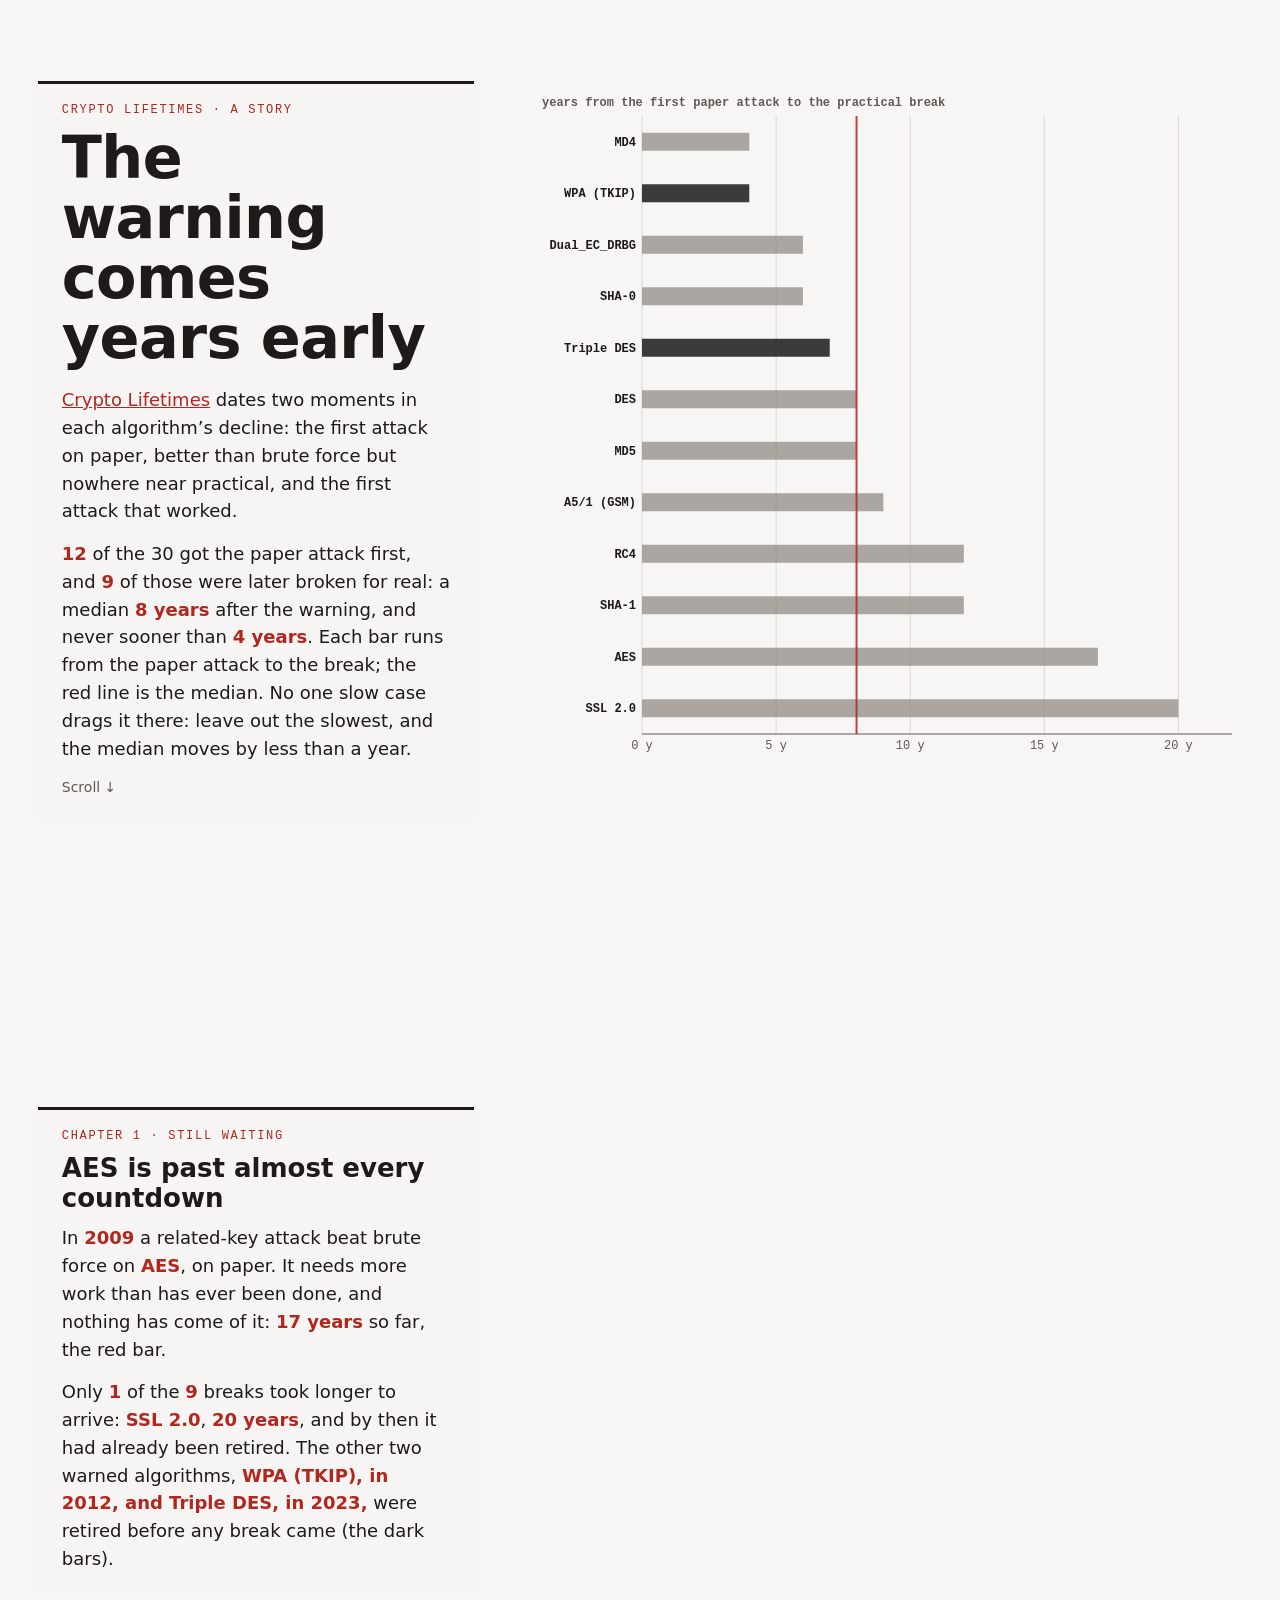
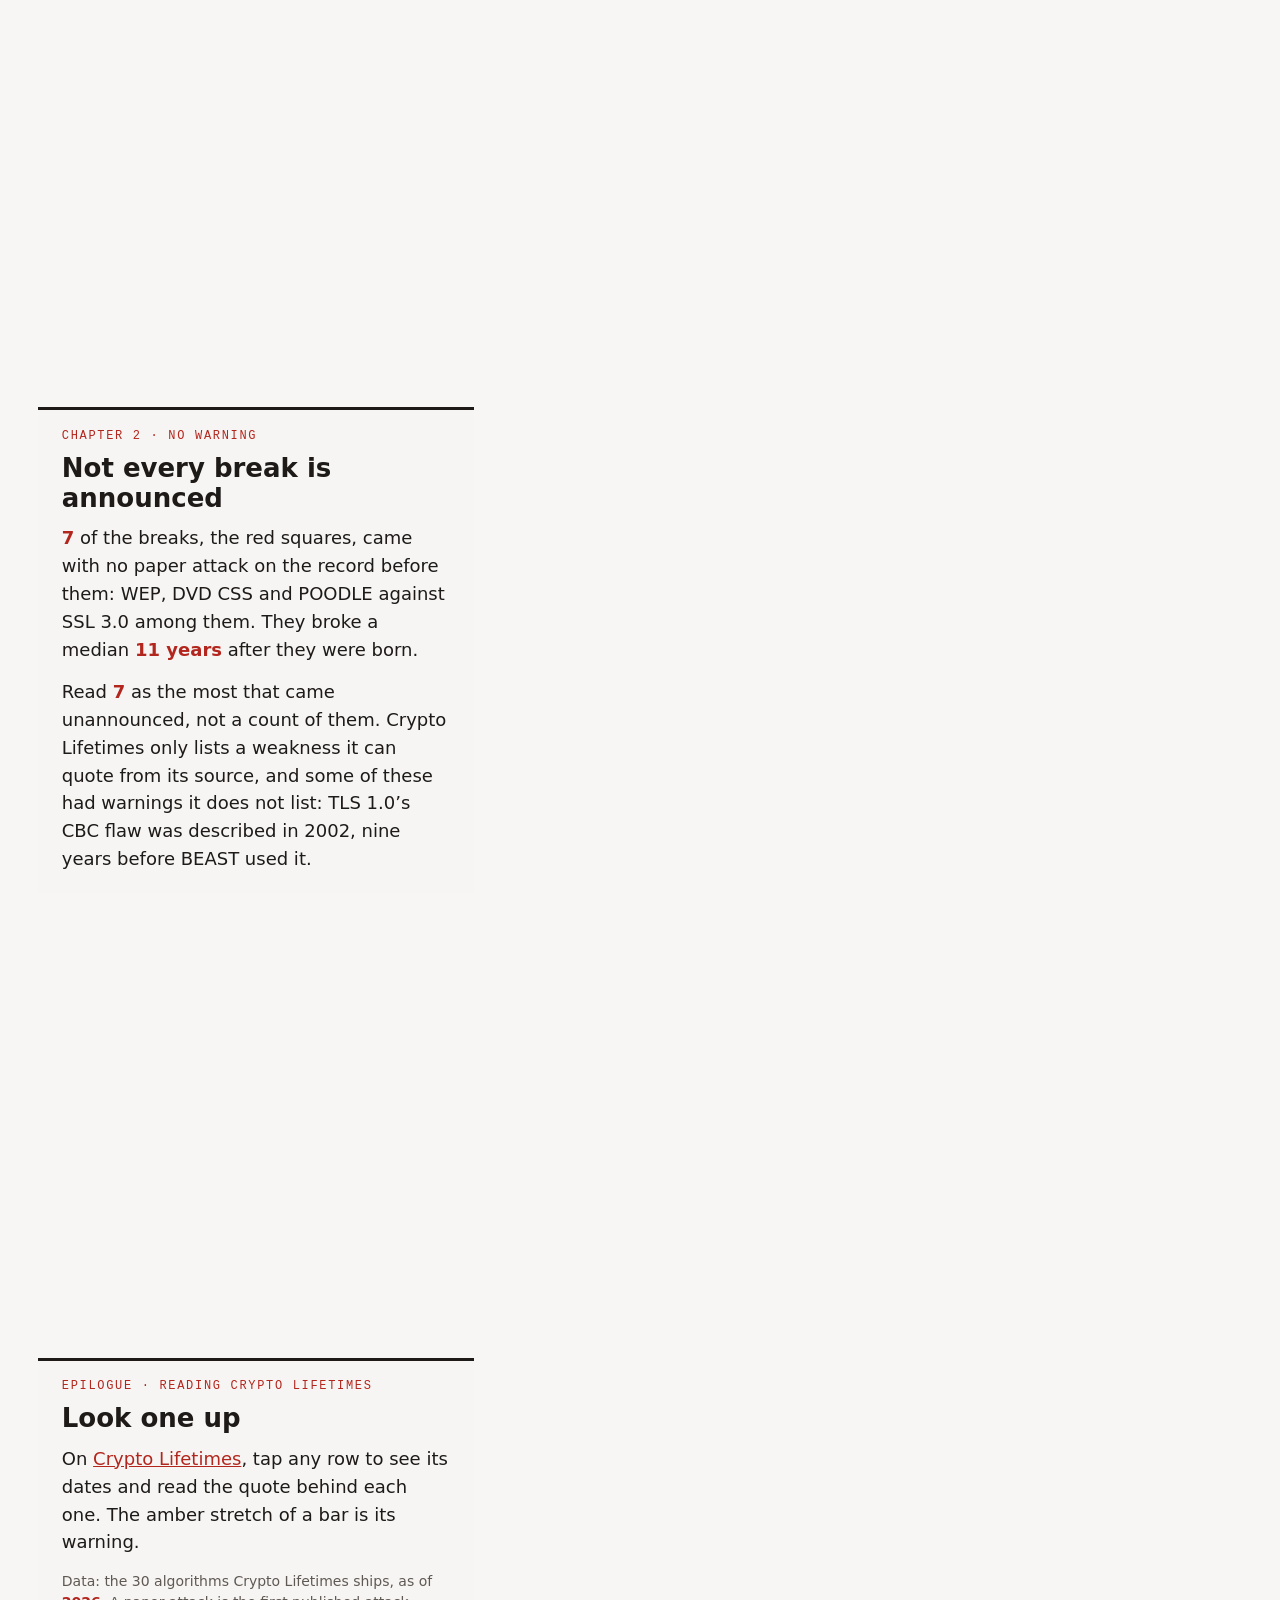
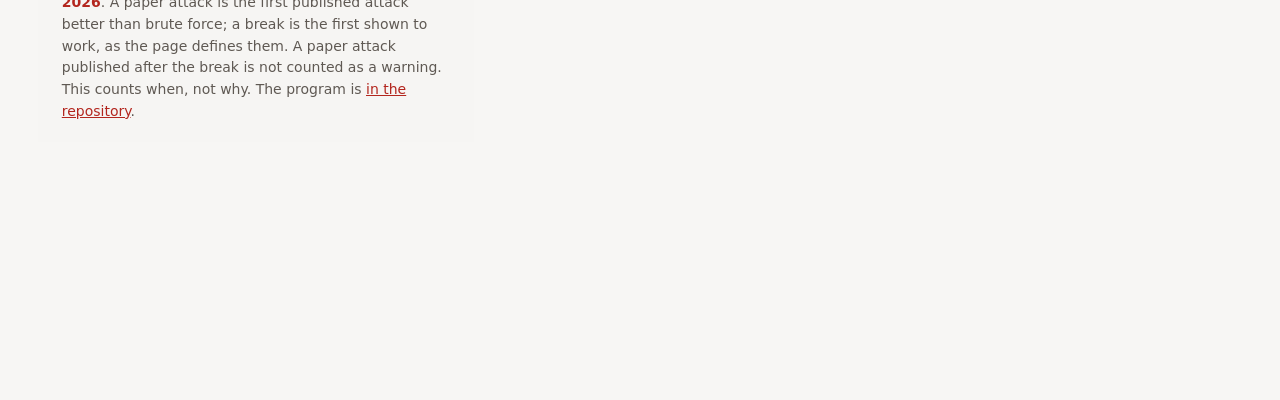
==== story/index.html @ 328505d9 "Update Crypto Lifetimes 2026-11-16 🤖 Generated with [Claude Code](https://claude.com/claude-code)" ====
<!doctype html>
<html lang="en">
<head>
<meta charset="utf-8">
<meta name="viewport" content="width=device-width, initial-scale=1">
<title>The warning comes years early · Crypto Lifetimes, a story</title>
<meta name="description" content="A story from Crypto Lifetimes: 12 of 30 ciphers, hashes and protocols were first weakened on paper, and 9 of those were later broken in practice, a median 8 years after the warning. AES has carried its paper attack for 17 years; only SSL 2.0 waited longer for its break.">
<link rel="stylesheet" href="style.css">
</head>
<body>
<div id="plot" aria-hidden="true"></div>
<p id="err" role="alert"></p>
<main>

<section class="step" data-step="warned"><div>
  <p class="kicker">Crypto Lifetimes · a story</p>
  <h1>The warning comes years early</h1>
  <p><a href="../">Crypto Lifetimes</a> dates two moments in each algorithm’s decline: the
  first attack on paper, better than brute force but nowhere near practical, and the first
  attack that worked.</p>
  <p><b data-fact="n_warned"></b> of the 30 got the paper attack first, and
  <b data-fact="n_broke"></b> of those were later broken for real: a median
  <b data-fact="gap_median"></b> after the warning, and never sooner than
  <b data-fact="gap_min"></b>. Each bar runs from the paper attack to the break; the red line
  is the median. No one slow case drags it there: leave out the slowest, and the median
  moves by less than a year.</p>
  <p class="small">Scroll ↓</p>
</div></section>

<section class="step" data-step="open"><div>
  <p class="kicker">Chapter 1 · Still waiting</p>
  <h2>AES is past almost every countdown</h2>
  <p>In <b data-fact="open_since"></b> a related-key attack beat brute force on
  <b data-fact="open_name"></b>, on paper. It needs more work than has ever been done, and
  nothing has come of it: <b data-fact="open_wait"></b> so far, the red bar.</p>
  <p>Only <b data-fact="longer_than_open"></b> of the <b data-fact="n_broke"></b> breaks took
  longer to arrive: <b data-fact="max_name"></b>, <b data-fact="gap_max"></b>, and by then it
  had already been retired. The other two warned algorithms,
  <b data-fact="retired_unbroken"></b> were retired before any break came (the dark bars).</p>
</div></section>

<section class="step" data-step="calendar"><div>
  <p class="kicker">Chapter 2 · No warning</p>
  <h2>Not every break is announced</h2>
  <p><b data-fact="n_unwarned"></b> of the breaks, the red squares, came with no paper attack
  on the record before them: WEP, DVD CSS and POODLE against SSL 3.0 among them. They broke a
  median <b data-fact="unwarned_median"></b> after they were born.</p>
  <p>Read <b data-fact="n_unwarned"></b> as the most that came unannounced, not a count of
  them. Crypto Lifetimes only lists a weakness it can quote
  from its source, and some of these had warnings it does not list: TLS 1.0’s CBC flaw was
  described in 2002, nine years before BEAST used it.</p>
</div></section>

<section class="step" data-step="warned"><div>
  <p class="kicker">Epilogue · Reading Crypto Lifetimes</p>
  <h2>Look one up</h2>
  <p>On <a href="../">Crypto Lifetimes</a>, tap any row to see its dates and read the quote
  behind each one. The amber stretch of a bar is its warning.</p>
  <p class="small">Data: the 30 algorithms Crypto Lifetimes ships, as of
  <b data-fact="now"></b>. A paper attack is the first published attack better than brute
  force; a break is the first shown to work, as the page defines them. A paper attack
  published after the break is not counted as a warning. This counts when, not why. The
  program is
  <a href="https://github.com/matmat202/crypto-lifetimes/blob/main/story/build_story.py">in the repository</a>.</p>
</div></section>

</main>
<script type="module" src="story.js"></script>
</body>
</html>
---- story/style.css ----
:root { --paper: #f7f6f4; --ink: #1d1a18; --mute: #5f5953; --red: #b3261e; --far: #8a857e; --land: #e4e1da; }
* { box-sizing: border-box; }
html { background: var(--paper); color: var(--ink); }
body { margin: 0; font: 18px/1.55 system-ui, -apple-system, 'Segoe UI', sans-serif; }
/* The plot box: the SVG fills it; % labels hang left of it, slide labels below it. */
#plot { position: fixed; z-index: 0; pointer-events: none; left: 42vw; right: 3vw; top: 10vh; bottom: 16vh; }
#chart { position: absolute; inset: 0; width: 100%; height: 100%; overflow: visible; }

#chart g { transition: opacity .6s; }
#chart line.grid { stroke: #dcd8d1; stroke-width: 1; }
#chart text { font: 12px/1 ui-monospace, Menlo, monospace; }
#chart .tick { fill: var(--mute); }
#chart .end { text-anchor: end; } #chart .mid { text-anchor: middle; }
#chart .lab { fill: var(--ink); font-weight: 700; paint-order: stroke; stroke: var(--paper); stroke-width: 4px; stroke-linejoin: round; }
main { position: relative; z-index: 3; width: 34vw; margin-left: 3vw; }
.step { min-height: 100vh; display: flex; align-items: center; }
.step > div { background: rgba(247,246,244,.94); padding: 1.1em 1.3em; border-top: 3px solid var(--ink); }
h1 { font: 700 clamp(34px, 4.6vw, 64px)/1.02 system-ui, sans-serif; margin: 0 0 .3em; letter-spacing: -.01em; }
h2 { font: 700 26px/1.15 system-ui, sans-serif; margin: 0 0 .4em; }
.kicker { font: 12px/1 ui-monospace, Menlo, monospace; letter-spacing: .14em; text-transform: uppercase; color: var(--red); margin: 0 0 1em; }
p { margin: 0 0 .8em; }
p:last-child { margin-bottom: 0; }
b[data-fact] { color: var(--red); font-variant-numeric: tabular-nums; }
.w { font-style: italic; font-weight: 700; }
.small { font-size: 14px; color: var(--mute); }
a { color: var(--red); }
#err { display: none; }
body.failed #err { display: block; position: fixed; z-index: 9; left: 44vw; top: 40vh; color: var(--red); }
@media (max-width: 760px) {
  body { font-size: 16px; }
  #plot { left: 11vw; right: 4vw; top: 4vh; bottom: 66vh; }
  main { width: auto; margin: 0 4vw; }
  .step { align-items: flex-start; padding-top: 42vh; padding-bottom: 6vh; min-height: 100vh; }
  #chart text { font-size: 10px; }
}
#chart .cat { fill: var(--mute); font-weight: 700; }
#chart line.axisline { stroke: var(--mute); }
#chart rect.bar { fill: var(--far); opacity: .7; }
#chart rect.hit { fill: var(--red); opacity: .85; }
#chart polyline.ln { fill: none; stroke-width: 2.5; }
#chart polyline.sfo { stroke: var(--far); }
#chart polyline.oak { stroke: var(--red); }
#chart circle.dot { stroke: var(--paper); stroke-width: 1; }
#chart circle.sfo { fill: var(--far); }
#chart circle.oak { fill: var(--red); }
#chart circle.flip { fill: var(--ink); }
#chart text.red { fill: var(--red); }
#chart rect.low { fill: var(--ink); opacity: .85; }
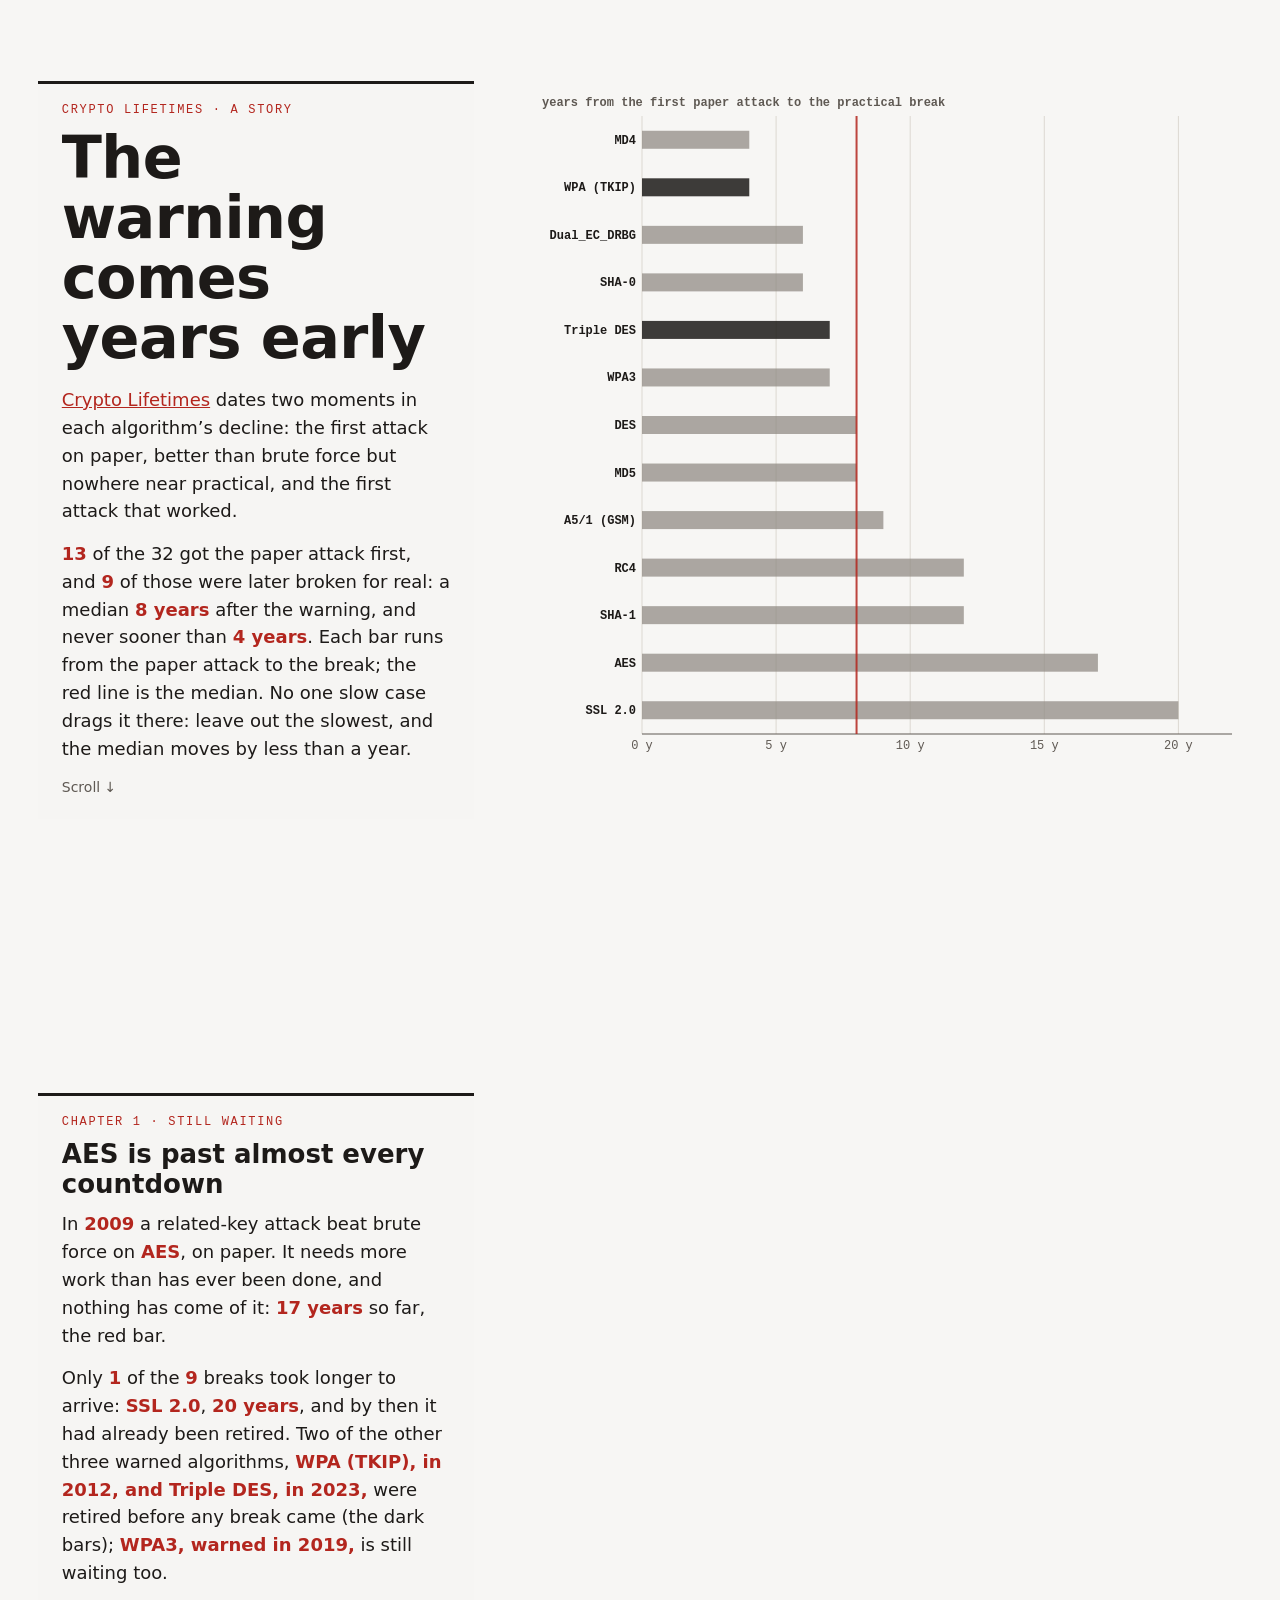
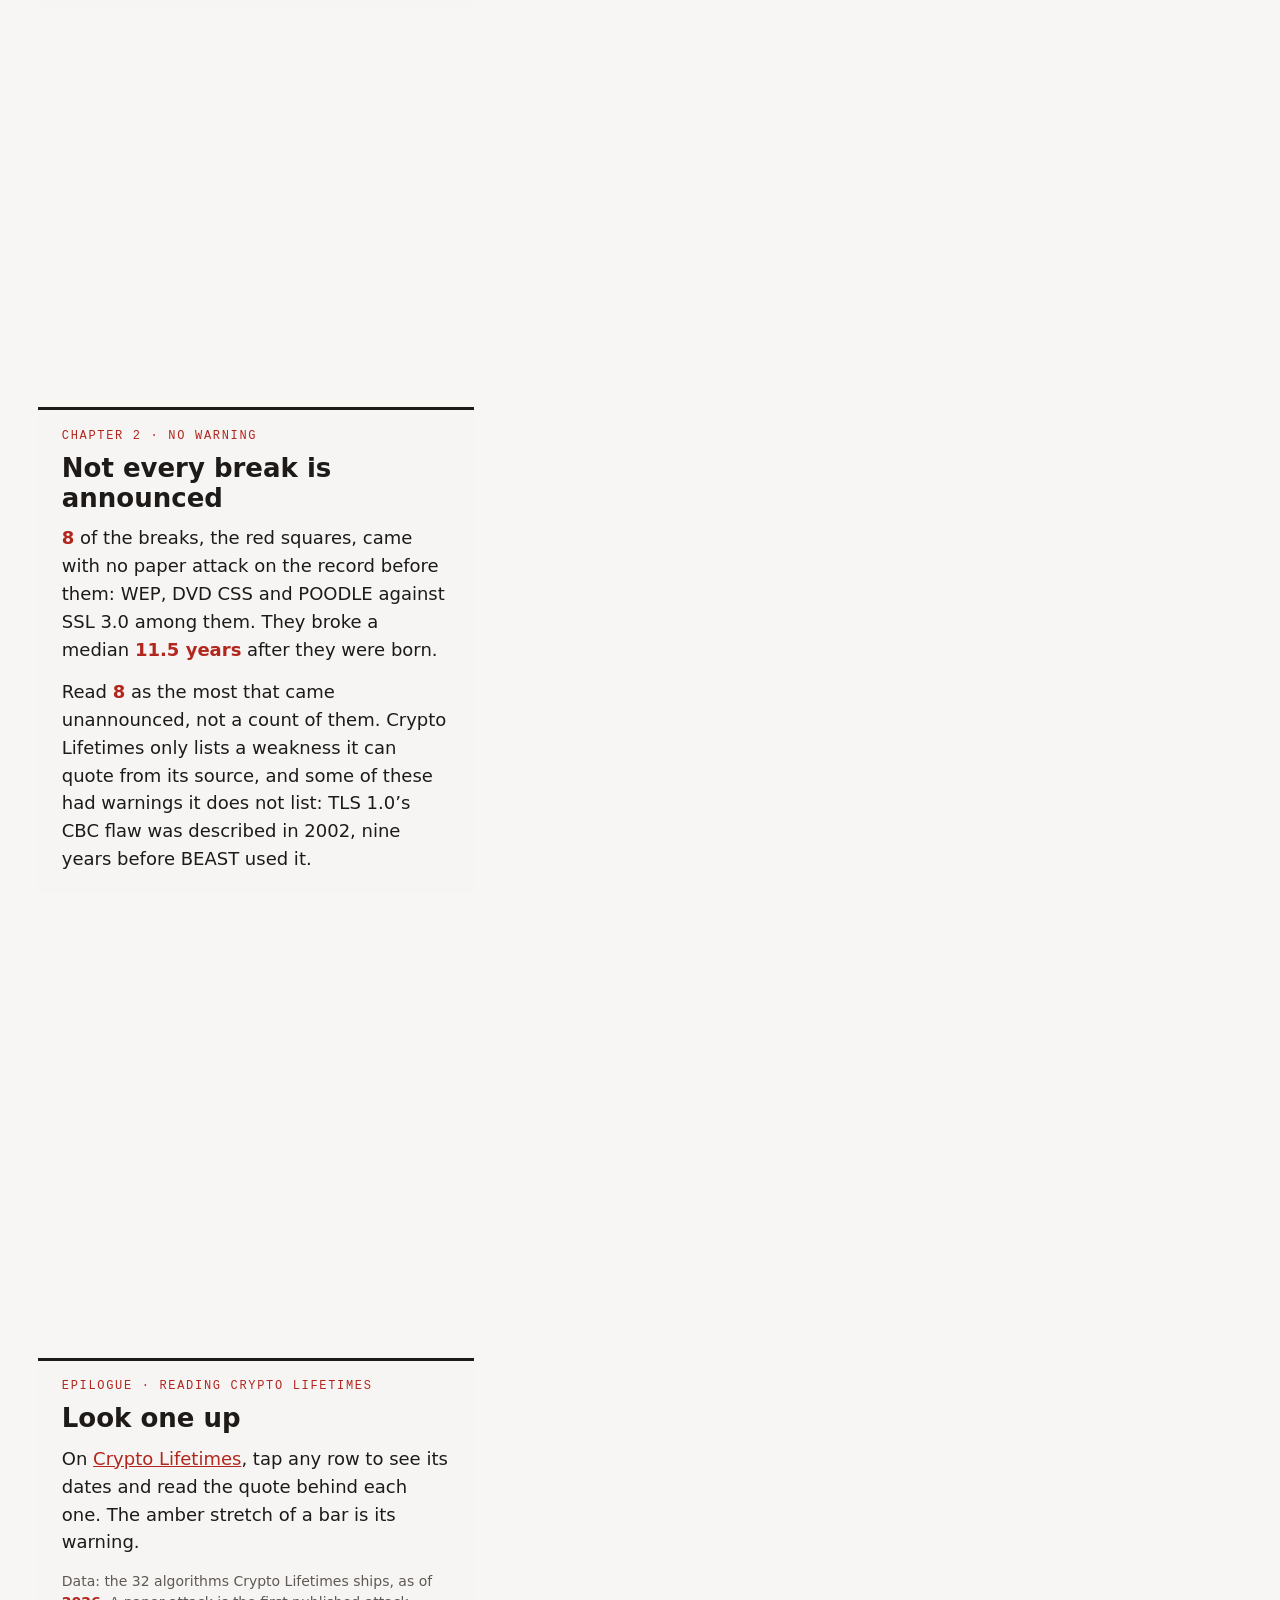
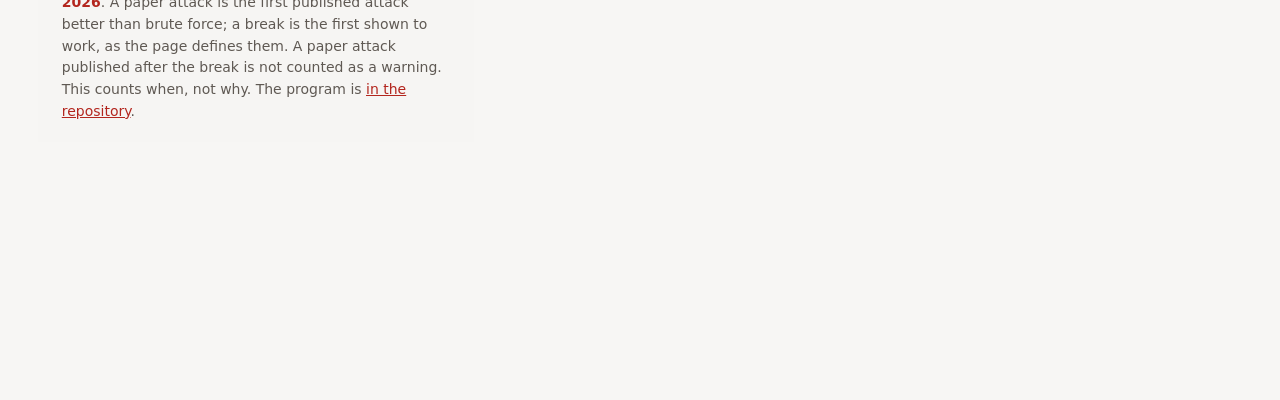
==== commit b885cda4: "Update Crypto Lifetimes 2026-11-17 🤖 Generated with [Claude Code](https://claude.com/claude-code)" ====
--- a/story/index.html
+++ b/story/index.html
@@ -4,7 +4,7 @@
 <meta charset="utf-8">
 <meta name="viewport" content="width=device-width, initial-scale=1">
 <title>The warning comes years early · Crypto Lifetimes, a story</title>
-<meta name="description" content="A story from Crypto Lifetimes: 12 of 30 ciphers, hashes and protocols were first weakened on paper, and 9 of those were later broken in practice, a median 8 years after the warning. AES has carried its paper attack for 17 years; only SSL 2.0 waited longer for its break.">
+<meta name="description" content="A story from Crypto Lifetimes: 13 of 32 ciphers, hashes and protocols were first weakened on paper, and 9 of those were later broken in practice, a median 8 years after the warning. AES has carried its paper attack for 17 years; only SSL 2.0 waited longer for its break.">
 <link rel="stylesheet" href="style.css">
 </head>
 <body>
@@ -18,7 +18,7 @@
   <p><a href="../">Crypto Lifetimes</a> dates two moments in each algorithm’s decline: the
   first attack on paper, better than brute force but nowhere near practical, and the first
   attack that worked.</p>
-  <p><b data-fact="n_warned"></b> of the 30 got the paper attack first, and
+  <p><b data-fact="n_warned"></b> of the 32 got the paper attack first, and
   <b data-fact="n_broke"></b> of those were later broken for real: a median
   <b data-fact="gap_median"></b> after the warning, and never sooner than
   <b data-fact="gap_min"></b>. Each bar runs from the paper attack to the break; the red line
@@ -35,8 +35,9 @@
   nothing has come of it: <b data-fact="open_wait"></b> so far, the red bar.</p>
   <p>Only <b data-fact="longer_than_open"></b> of the <b data-fact="n_broke"></b> breaks took
   longer to arrive: <b data-fact="max_name"></b>, <b data-fact="gap_max"></b>, and by then it
-  had already been retired. The other two warned algorithms,
-  <b data-fact="retired_unbroken"></b> were retired before any break came (the dark bars).</p>
+  had already been retired. Two of the other three warned algorithms,
+  <b data-fact="retired_unbroken"></b> were retired before any break came (the dark bars);
+  <b data-fact="still_open"></b> is still waiting too.</p>
 </div></section>
 
 <section class="step" data-step="calendar"><div>
@@ -56,7 +57,7 @@
   <h2>Look one up</h2>
   <p>On <a href="../">Crypto Lifetimes</a>, tap any row to see its dates and read the quote
   behind each one. The amber stretch of a bar is its warning.</p>
-  <p class="small">Data: the 30 algorithms Crypto Lifetimes ships, as of
+  <p class="small">Data: the 32 algorithms Crypto Lifetimes ships, as of
   <b data-fact="now"></b>. A paper attack is the first published attack better than brute
   force; a break is the first shown to work, as the page defines them. A paper attack
   published after the break is not counted as a warning. This counts when, not why. The
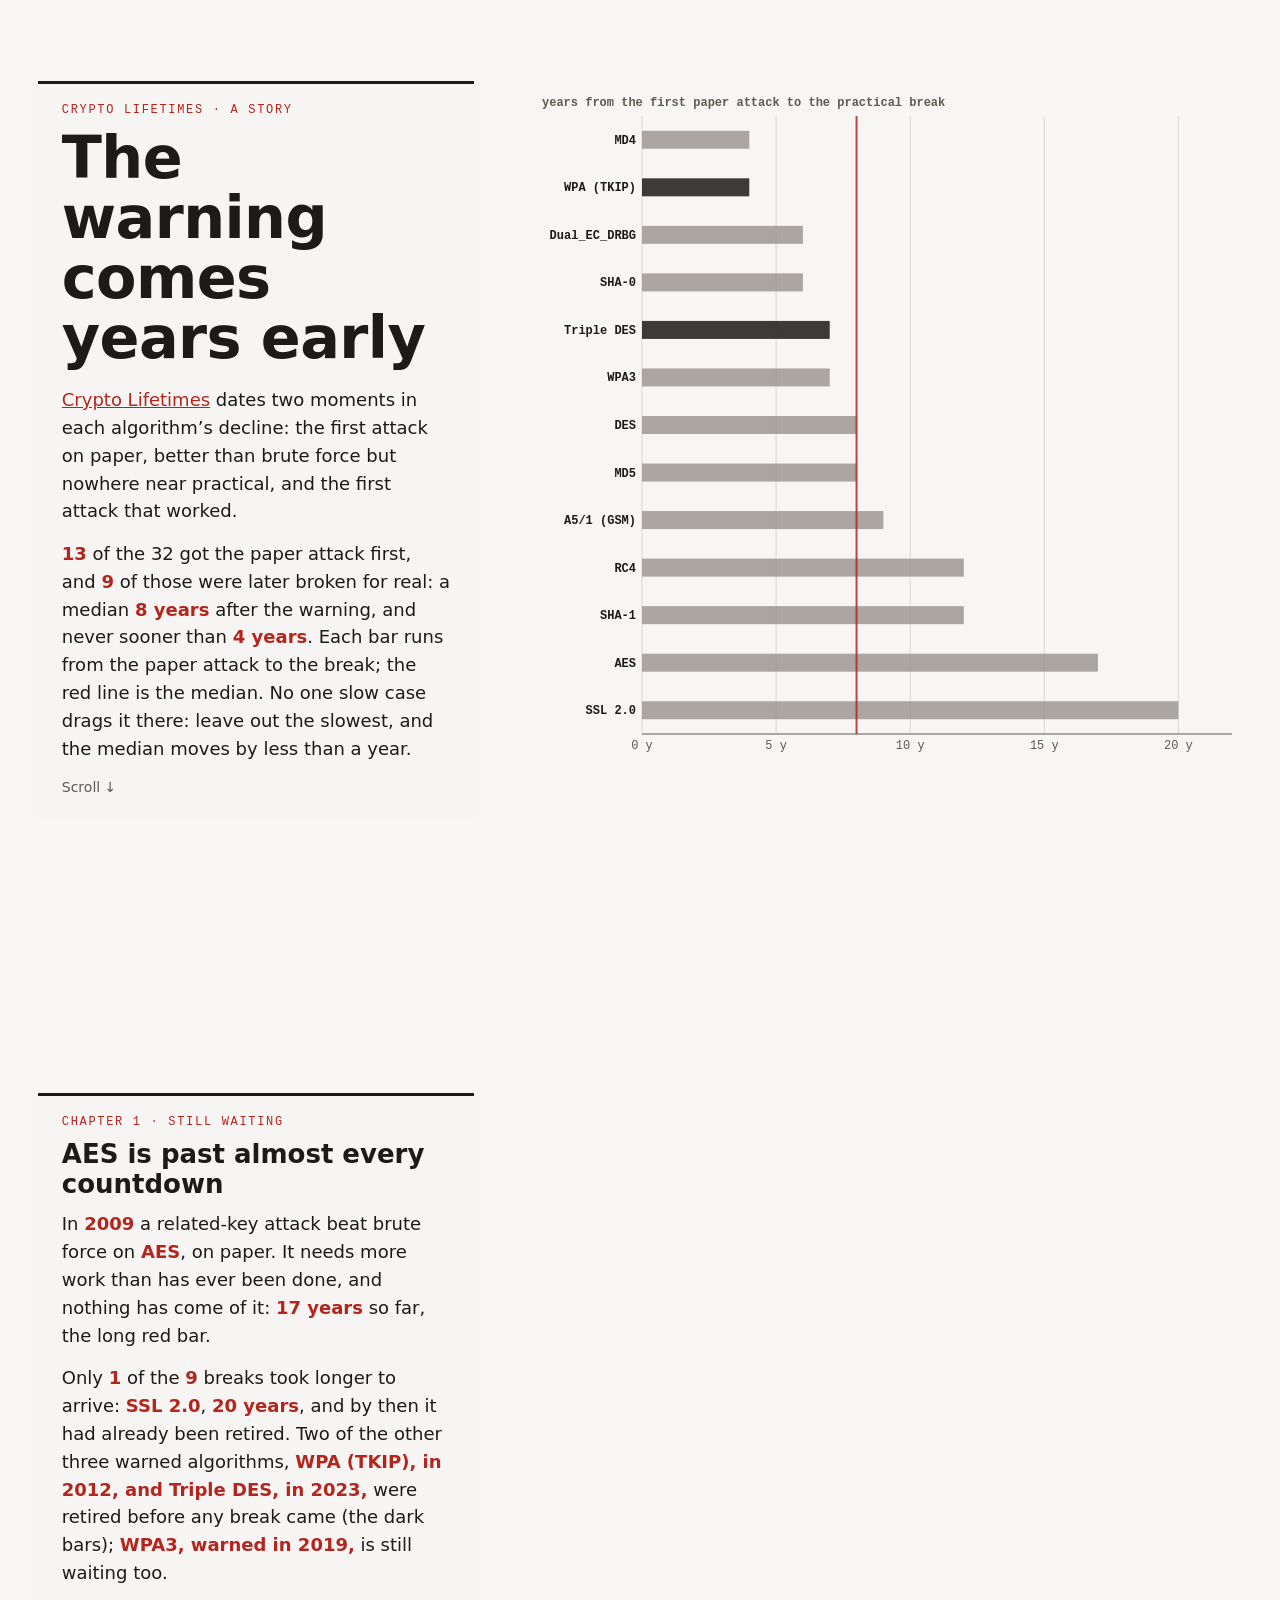
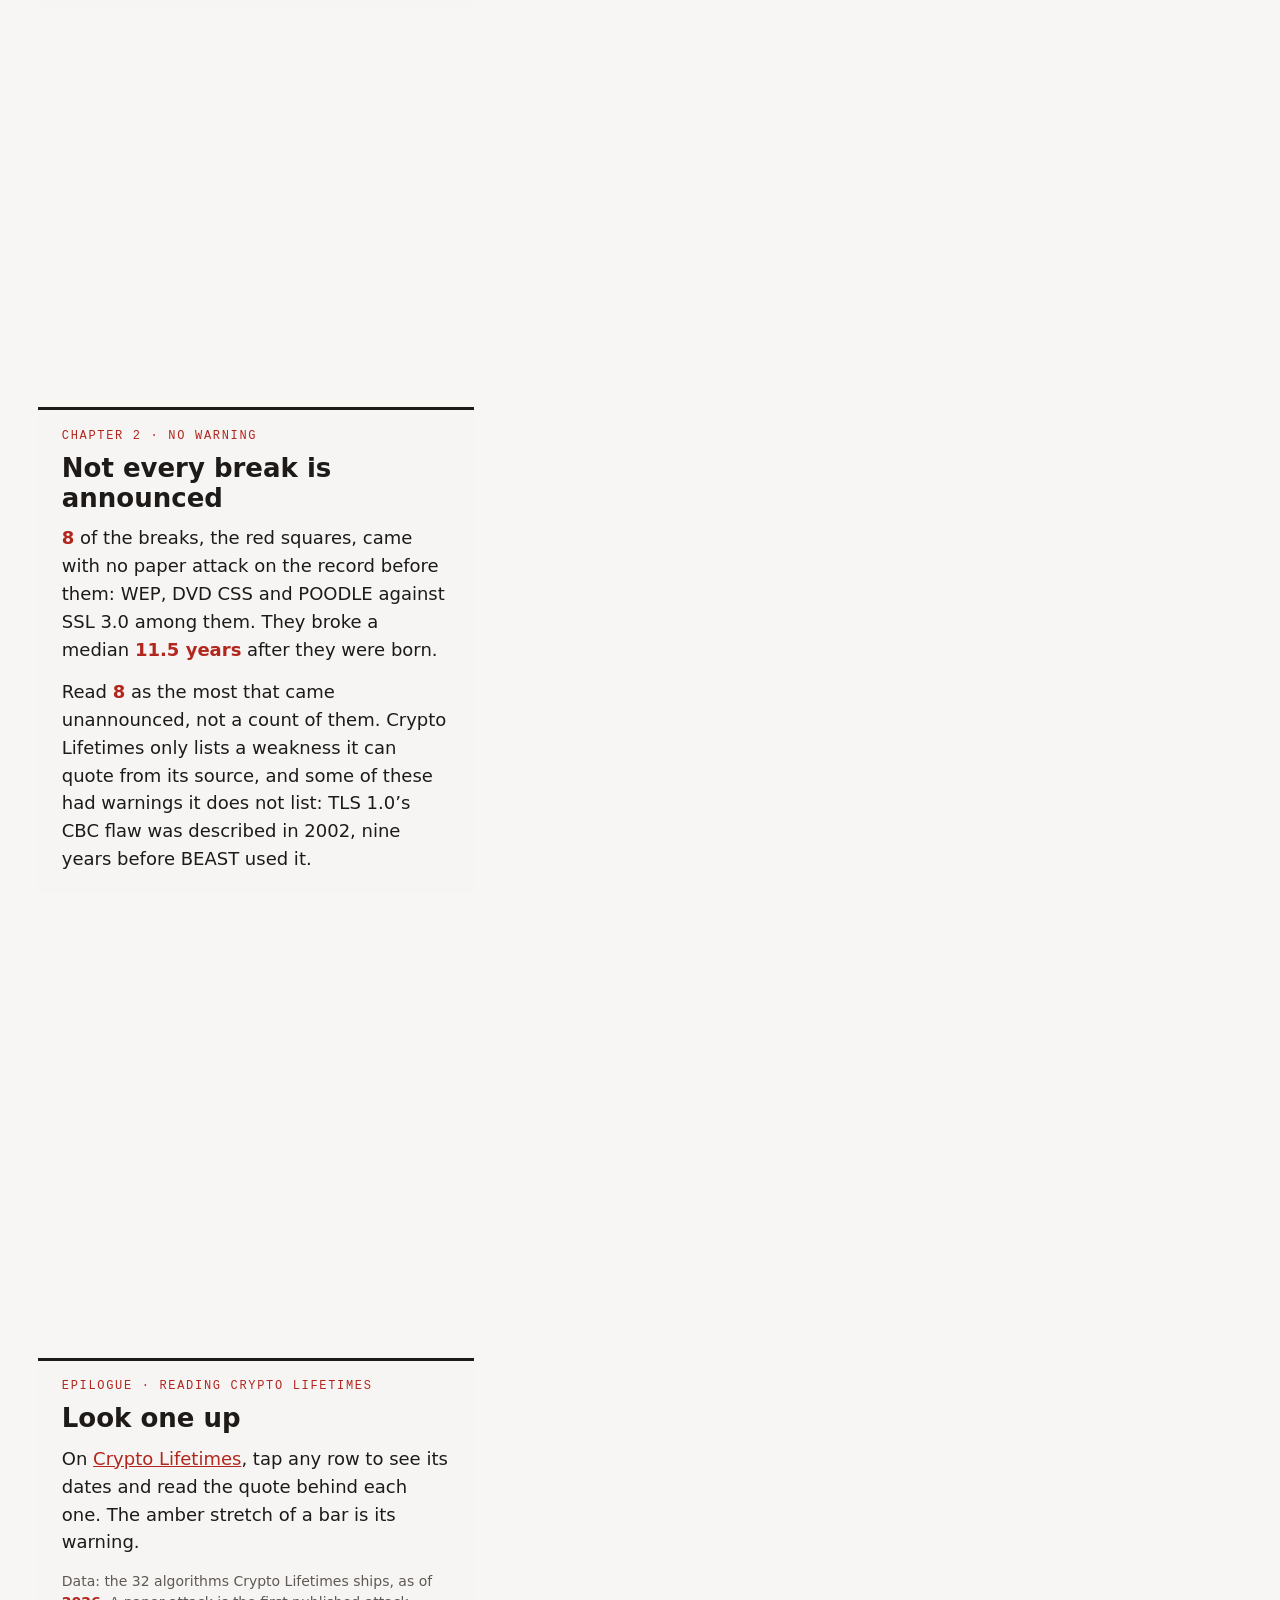
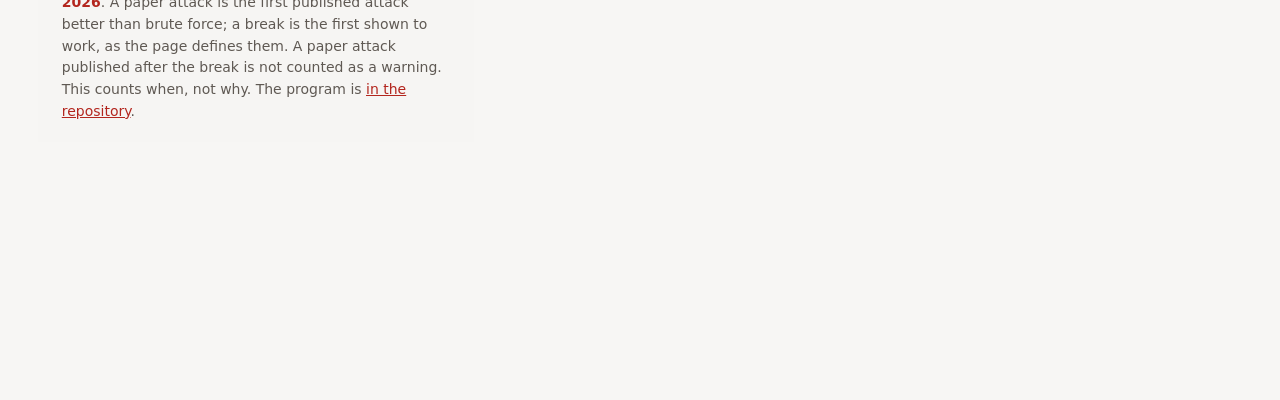
==== commit 1ef626d7: "Update Crypto Lifetimes 2026-11-17 🤖 Generated with [Claude Code](https://claude.com/claude-code)" ====
--- a/story/index.html
+++ b/story/index.html
@@ -32,7 +32,7 @@
   <h2>AES is past almost every countdown</h2>
   <p>In <b data-fact="open_since"></b> a related-key attack beat brute force on
   <b data-fact="open_name"></b>, on paper. It needs more work than has ever been done, and
-  nothing has come of it: <b data-fact="open_wait"></b> so far, the red bar.</p>
+  nothing has come of it: <b data-fact="open_wait"></b> so far, the long red bar.</p>
   <p>Only <b data-fact="longer_than_open"></b> of the <b data-fact="n_broke"></b> breaks took
   longer to arrive: <b data-fact="max_name"></b>, <b data-fact="gap_max"></b>, and by then it
   had already been retired. Two of the other three warned algorithms,
